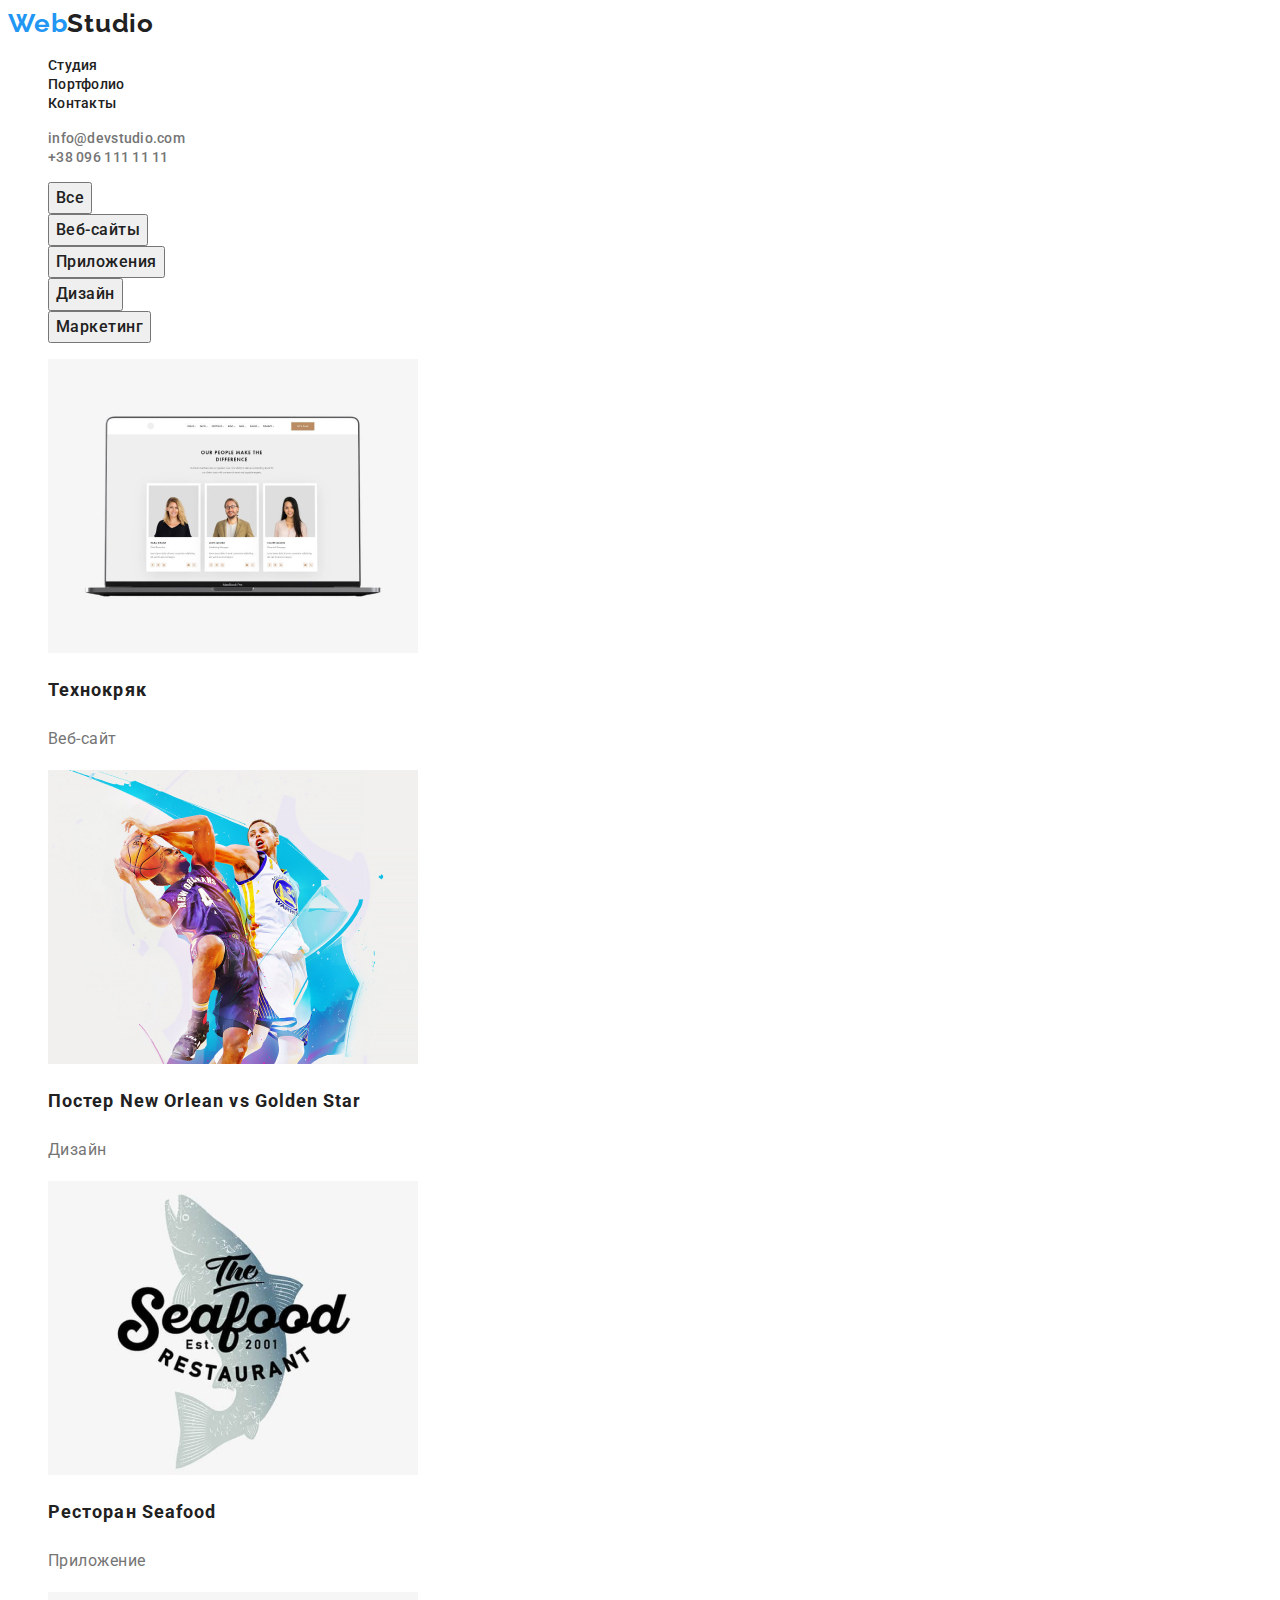
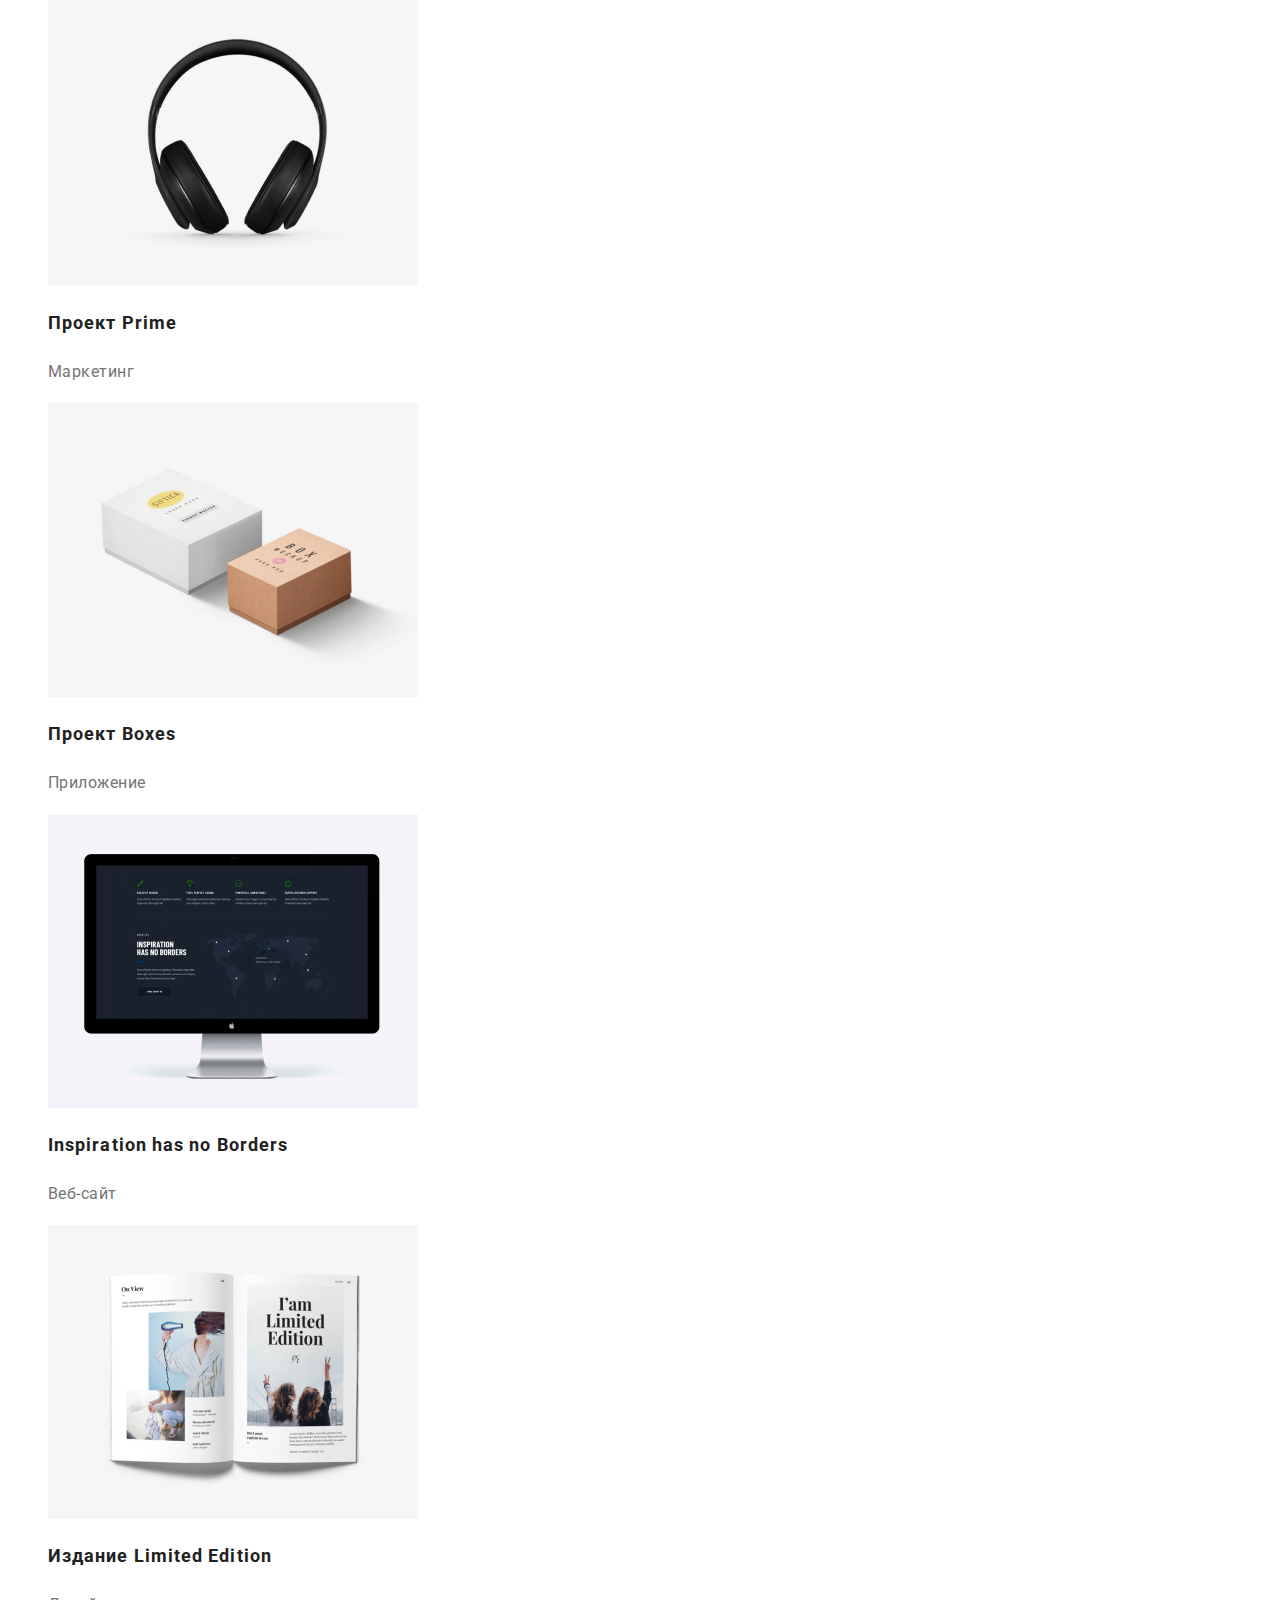
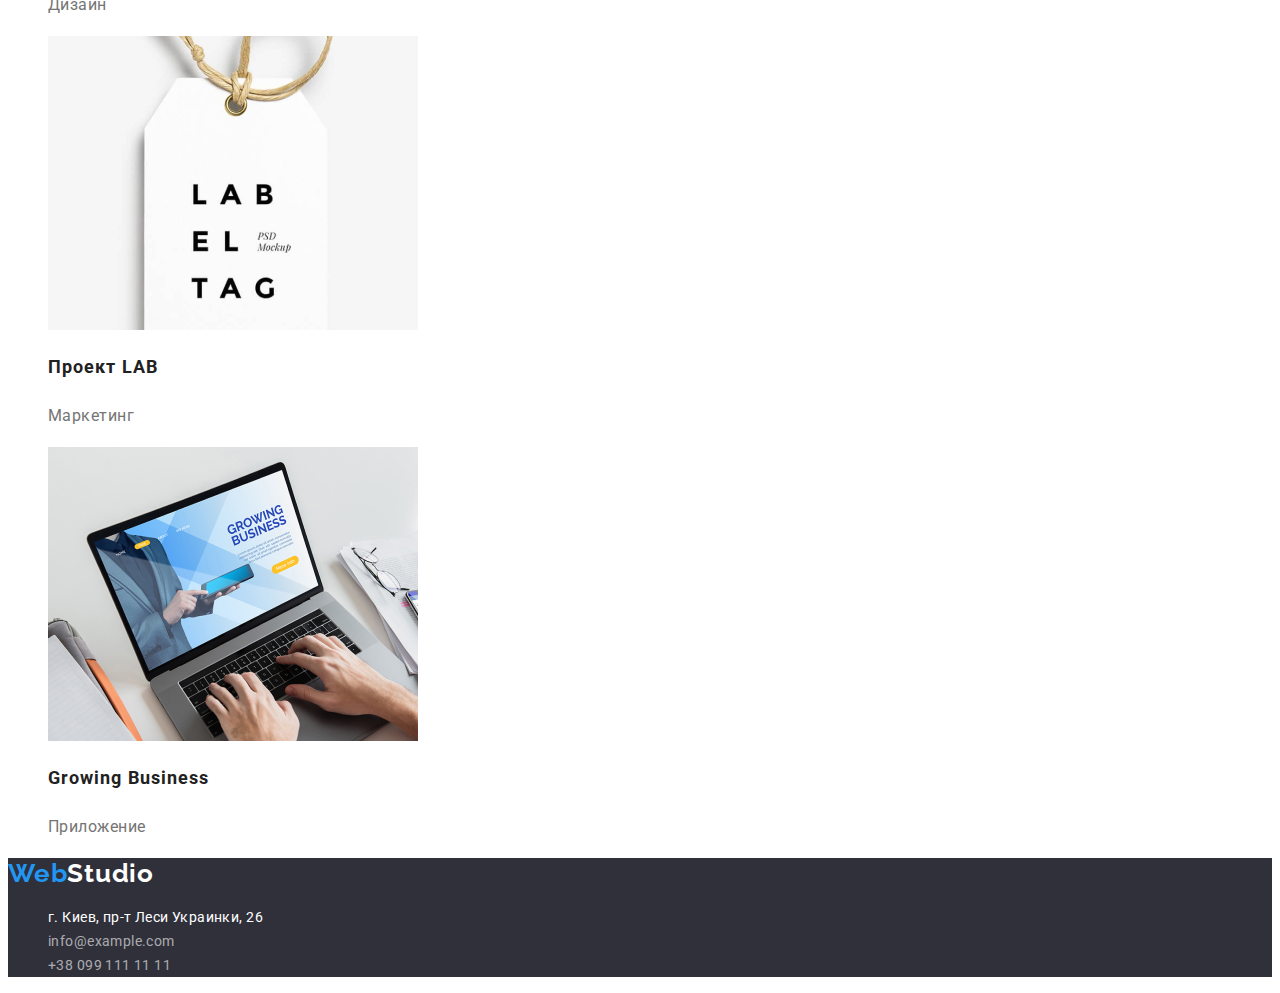
==== portfolio.html @ 395fe988 "Repository initialisation" ====
<!DOCTYPE html>
<html lang="en">
<head>
    <meta charset="UTF-8">
    <meta http-equiv="X-UA-Compatible" content="IE=edge">
    <meta name="viewport" content="width=device-width, initial-scale=1.0">
    <title lang="en">Portfolio for Web Studio (Version 2.1)</title>
    <link rel="preconnect" href="https://fonts.googleapis.com">
    <link rel="preconnect" href="https://fonts.gstatic.com" crossorigin>
    <link href="https://fonts.googleapis.com/css2?family=Raleway:wght@700&family=Roboto:wght@400;500;700;900&display=swap"
        rel="stylesheet">
    <link rel="stylesheet" href="./css/style.css">
</head>
<body>
    <!--Шапка сайта /Head-->
    <header class="page-header">
        <nav>
        <a href="./index.html" class="header-logo"> Web<span class="header-logo-color">Studio</span>
            <img hidden src="./images/WebStudio.svg" alt="Photo" width="145">
        </a>
            <ul class="site-nav liststyle">
                <li><a href="./index.html" class="link current" >Студия</a></li>
                <li><a href="./portfolio.html" class="link current">Портфолио</a></li>
                <li><a href="./community.html" class="link current">Контакты</a></li>
            </ul>
        </nav>
        <ul class="auth-nav liststyle">
            <li><a class="link second-link" href="mailto:info@devstudio.com" >info@devstudio.com</a></li>
            <li><a class="link second-link" href="tel:+380961111111" >+38 096 111 11 11</a></li>
        </ul>
    
    </header>

    <main>
                
        <!--Примеры работ /Job sample-->
        <section class="section">
            
            <h1 class="visually-hidden">Accomplished job sample</h1>

            <!--Portfolio navigation-->
            <ul class="portfolio-filters liststyle">
                <li class="portfolio-allbutton"><button class=" allbutton primary-btn" type="button"><span>Все</span></button> </li>
                <li class="portfolio-webbutton"><button class=" webbutton primary-btn" type="button"><span>Веб-сайты</span></button></li>
                <li class="portfolio-appbutton"><button class=" appbutton primary-btn" type="button"><span>Приложения</span></button></li>
                <li class="portfolio-designbutton"><button class=" designbutton primary-btn" type="button"><span>Дизайн</span></button></li>
                <li class="portfolio-marketingbutton"><button class=" marketingbutton primary-btn" type="button"><span>Маркетинг</span></button>
                </li>
            </ul>
            
            <ul class="portfolio liststyle">
                <li>
                    <img src="./images/portfolio-img/imgТехнокряк.jpg" alt="web page tekhnokriak" width="370">
                    <h2 class="portfolio-title">Технокряк</h2>
                    <p class="portfolio-description">Веб-сайт</p>
                </li>
        
                <li>
                    <img src="./images/portfolio-img/imgПостерNewOrleanvsGoldenStar.jpg" alt="New Orlean vs Golden Star poster" width="370">
                    <h2 class="portfolio-title">Постер New Orlean vs Golden Star</h2>
                    <p class="portfolio-description">Дизайн</p>
                </li>
        
                <li>
                    <img src="./images/portfolio-img/imgРесторанSeafood.jpg" alt="Seafood" width="370">
                    <h2 class="portfolio-title">Ресторан Seafood</h2>
                    <p class="portfolio-description">Приложение</p>
                </li>
        
                <li>
                    <img src="./images/portfolio-img/imgПроектPrime.jpg" alt="Prime project" width="370">
                    <h2 class="portfolio-title">Проект Prime</h2>
                    <p class="portfolio-description">Маркетинг</p>
                </li>

                <li>
                    <img src="./images/portfolio-img/imgПроектBoxes.jpg" alt="Boxes project" width="370">
                    <h2 class="portfolio-title">Проект Boxes</h2>
                    <p class="portfolio-description">Приложение</p>
                </li>

                <li>
                    <img src="./images/portfolio-img/imgInspirationhasnoBorders.jpg" alt="Inspiration has no Borders" width="370">
                    <h2 class="portfolio-title">Inspiration has no Borders</h2>
                    <p class="portfolio-description">Веб-сайт</p>
                </li>

                <li>
                    <img src="./images/portfolio-img/imgИзданиеLimitedEdition.jpg" alt="Limited Edition" width="370">
                    <h2 class="portfolio-title">Издание Limited Edition</h2>
                    <p class="portfolio-description">Дизайн</p>
                </li>

                <li>
                    <img src="./images/portfolio-img/imgПроектLAB.jpg" alt="LAB зкщоусе" width="370">
                    <h2 class="portfolio-title">Проект LAB</h2>
                    <p class="portfolio-description">Маркетинг</p>
                </li>

                <li>
                    <img src="./images/portfolio-img/imgGrowingBusiness.jpg" alt="Growing Business" width="370">
                    <h2 class="portfolio-title">Growing Business</h2>
                    <p class="portfolio-description">Приложение</p>
                </li>
                
            </ul>
        
        </section>
    </main>

    <!--Футер /Footer-->
    <!---->
    <footer class="footer">
    
        <a href="./index.html" class="footer-logo"> Web<span class="footer-logo-color">Studio</span>
            <img hidden src="./images/WebStudio.svg" alt="Photo">
        </a>
    
        <address class="communication">
            <ul class="address-list liststyle">
    
                <li>
                    <a class="footerlink" href="https://goo.gl/maps/jDqAUScKy7oYHd1V8" target="_blank"
                        rel="noopener noreferrer">г. Киев, пр-т Леси Украинки, 26</a>
                </li>
                <li>
                    <a class="footerlink" href="mailto:info@example.com">info@example.com</a>
                </li>
                <li>
                    <a class="footerlink" href="tel:+380991111111">+38 099 111 11 11</a>
                </li>
            </ul>
        </address>
    </footer>
    
</body>
</html>
---- css/style.css ----
:root{
    --primary-text-color:#212121;
    --secondary-text-color:#757575;
    --title-text-color:#000000;
    --accent-color:#18a0fb;
    --link-hover-text-color: #2196F3;
    --button-background-color:#2196F3;
    --primary-white-color:#FFFFFF;
    --first-logo-color:#2196F3;
    --header-logo-second-color:#212121;
    --footer-logo-second-color:#fff;
    --primary-font-family:'roboto' , sans-serif;
    --logo-font-family: 'Raleway';
    --primary-link-color:#212121;
    --secondary-link-color:#757575;
    --active-btn-background:#2196F3;
    --footer-background:#2F303A;
    }
    
body {
    background-color: var(--primary-white-color);
     color: var(--primary-text-color);
    font-family: var(--primary-font-family);   
}

.liststyle {
    list-style: none;
}

.primary-btn{
font-family: var(--primary-font-family);
cursor: pointer;
}

.visually-hidden {
    position: absolute;
    white-space: nowrap;
    width: 1px;
    height: 1px;
    overflow: hidden;
    border: 0;
    padding: 0;  
    clip: rect(0 0 0 0);
    clip-path: inset(50%);    
    margin: -1px;    
}
/*-----------------------index.html style-----------------------*/

    

/*-----------------------index.html head--------------------------*/
.header-logo{
    text-decoration: none;       
        font-family: var(--logo-font-family);        
        font-weight: 700;
        font-size: 26px;
        line-height: 1.2;            
        letter-spacing: 0.03em;    
        color: var(--first-logo-color);
}
.header-logo-color{
    color: var(--primary-text-color);
}
.header-logo:hover,
.header-logo:focus{
    background-color: ;
}

.link{
    cursor: pointer;
        text-decoration: none;    
        font-weight: 500;
        font-size: 14px;
        line-height: 1.15;
        letter-spacing: 0.02em;        
    }
.site-nav .link{
    color: var(--primary-link-color);
}
.auth-nav .link {    
    color: var(--secondary-link-color);
}
.link:hover,
.link:focus{  
    color: var(--link-hover-text-color);
}

/*--------------------------Index.html Hero--------------------*/

.hero{
    background-color: var(--footer-background);    
    
    }

.hero-title {    
   
    font-weight: 900;
    font-size: 44px;
    line-height: 1.37;
text-align: center;
    letter-spacing: 0.06em;
    text-transform: uppercase;
    color: #FFFFFF;
}

.orderbutton:hover,
.orderbutton:focus{
    
        color: var(--primary-white-color);
        box-shadow: 0px 3px 1px rgba(0, 0, 0, 0.1), 0px 1px 2px rgba(0, 0, 0, 0.08), 0px 2px 2px rgba(0, 0, 0, 0.12);
}

.orderbutton{ 
    background: var(--active-btn-background);
    font-weight: 700;
    font-size: 16px;
    line-height: 1.88;    
    color: var(--primary-white-color);
    border-radius: 4px;        
}

/*------------------------------Index.html Benefits-----------------*/

.title{         
        font-weight: 700;
        font-size: 14px;
        line-height: 1.15;
        letter-spacing: 0.03em;
        text-transform: uppercase;    
        color: var(--primary-text-color);
}

.benefits-description{        
        
        font-size: 14px;
        line-height: 1.72;   
        letter-spacing: 0.03em;    
        color: var(--secondary-text-color);
}

/*----------------------Index.html What are we doing---------------*/

.section-title,
.team-titl{
    font-family: var(--primary-font-family);        
        font-weight: 700;
        font-size: 36px;
        line-height: 1.17;
        text-align: center;
        letter-spacing: 0.03em;    
        color: var(--primary-text-color);
}

/*-----------------------------Index.html Our team-----------------*/
.team{        
        background: #F5F4FA;
    }

.team-head{        
        font-weight: 500;
        font-size: 16px;
        line-height: 1.19;    
        text-align: center;
        letter-spacing: 0.03em;    
        color: var(--primary-text-color);
}

.team-description{    
    
    font-size: 16px;
    line-height: 1.19;
    text-align: center;
    letter-spacing: 0.03em;
    color: var(--secondary-text-color);
}

/*----------------------------Index.html Footer--------------------*/
.footer{
    background: var(--footer-background);       
}
.footer-logo{
    text-decoration: none;          
        font-family: var(--logo-font-family);        
        font-weight: 700;
        font-size: 26px;
        line-height: 1.2;   
        letter-spacing: 0.03em;    
        color: var(--first-logo-color);
}

.footer-logo-color{
    color: var(--primary-white-color);
}

.footerlink {
    text-decoration: none;      
    font-style: normal;        
        
        font-size: 14px;
        line-height: 1.72;
        letter-spacing: 0.03em;
        color: rgba(255, 255, 255, 0.6);
}


.address-list [href="https://goo.gl/maps/jDqAUScKy7oYHd1V8"]{
color: var(--primary-white-color);

}

/* -----------------------portfolio.html style---------------------*/
/*Portfolio head -- The same as for index.html-- go to row 31*/

/*------------------------Portfolio navigation----------------------*/

.portfolio-filters .primary-btn:hover,
.portfolio-filters .primary-btn:focus{
    background: var(--active-btn-background);
    color: var(--primary-white-color);    
    box-shadow: 0px 3px 1px rgba(0, 0, 0, 0.1), 0px 1px 2px rgba(0, 0, 0, 0.08), 0px 2px 2px rgba(0, 0, 0, 0.12);
}

.portfolio-allbutton,
.portfolio-webbutton,
.portfolio-appbutton,
.portfolio-designbutton,
.portfolio-marketingbutton{   
        
        border-radius: 4px;
}
.allbutton,
.webbutton,
.appbutton,
.designbutton,
.marketingbutton{        
        font-weight: 500;
        font-size: 16px;
        line-height: 1.63;    
        text-align: center;
        letter-spacing: 0.03em;    
        color: var(--primary-text-color);        
}

.portfolio-title{ 
font-weight: 700;
font-size: 18px;
line-height: 2;    
letter-spacing: 0.06em;    
color: var(--primary-text-color);
}
.portfolio-description{        
        
        font-size: 16px;
        line-height: 1.88;   
        letter-spacing: 0.03em;    
        color: var(--secondary-text-color);
}
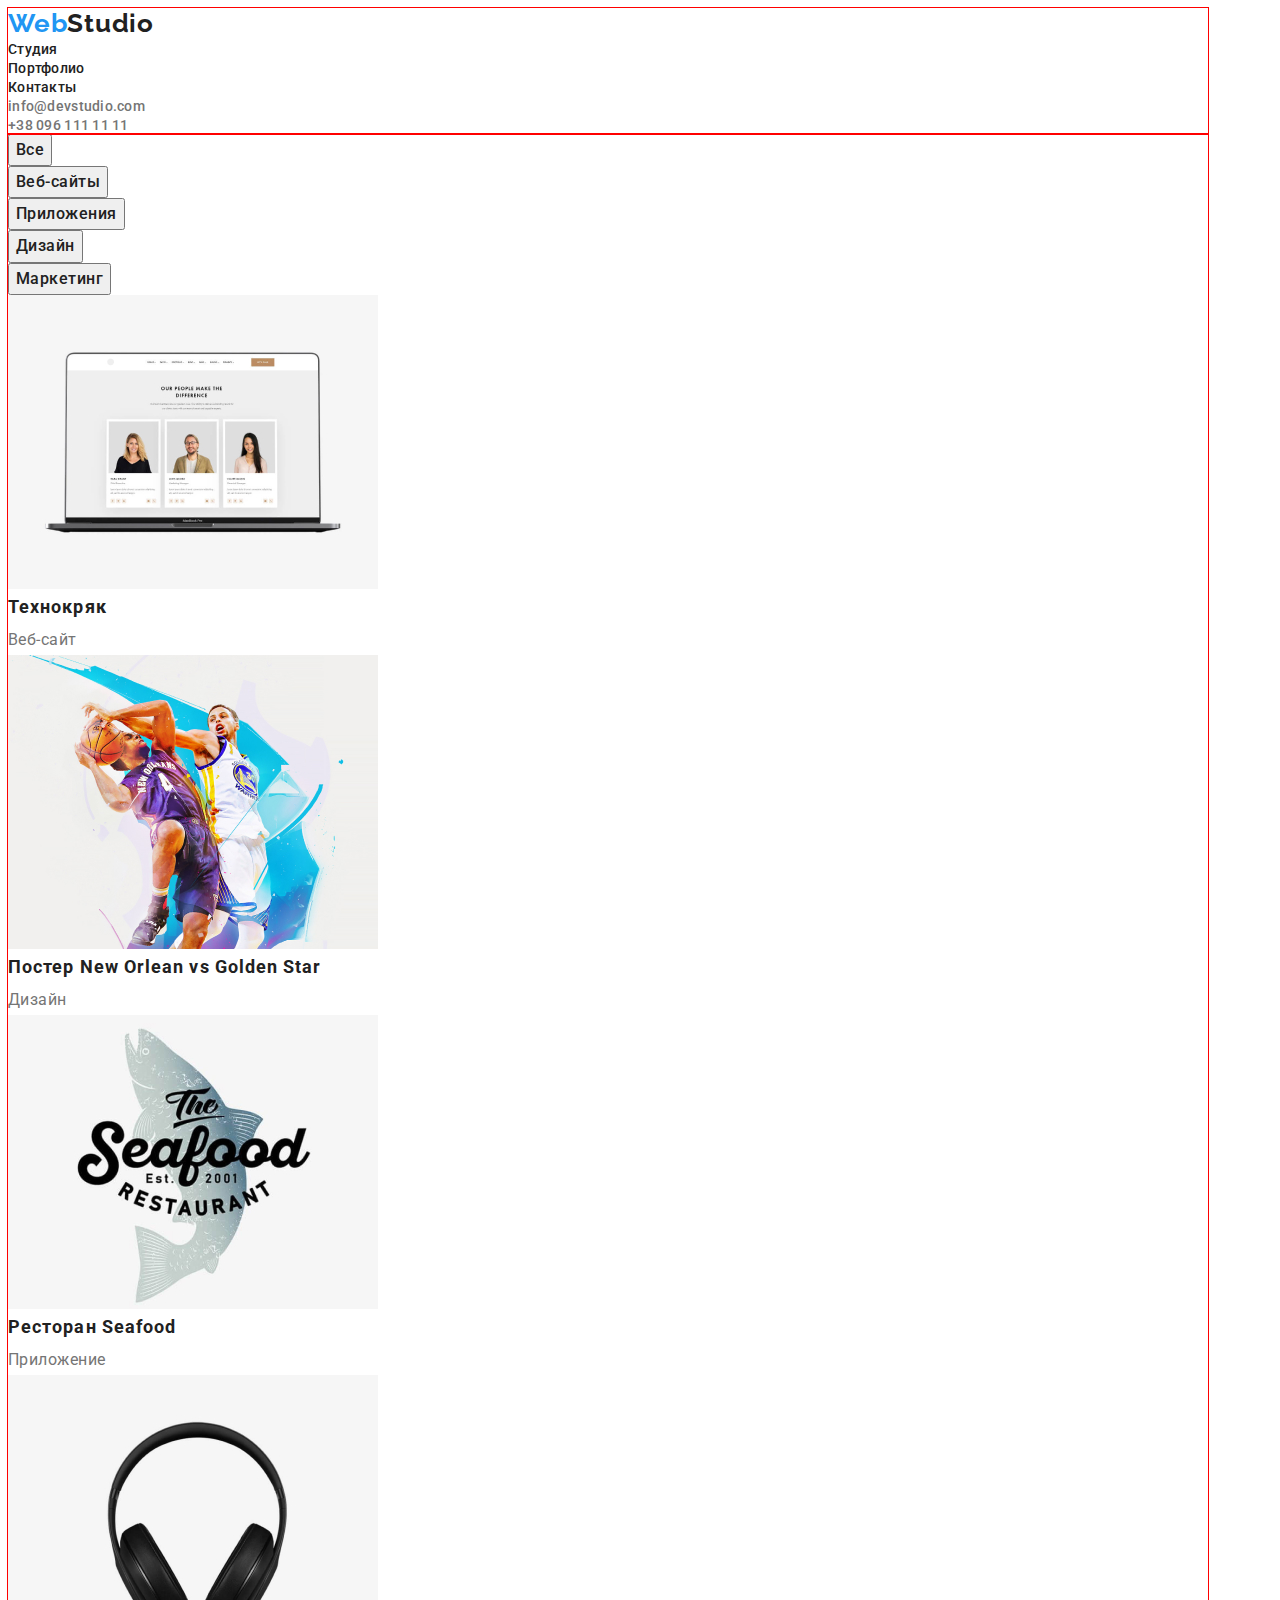
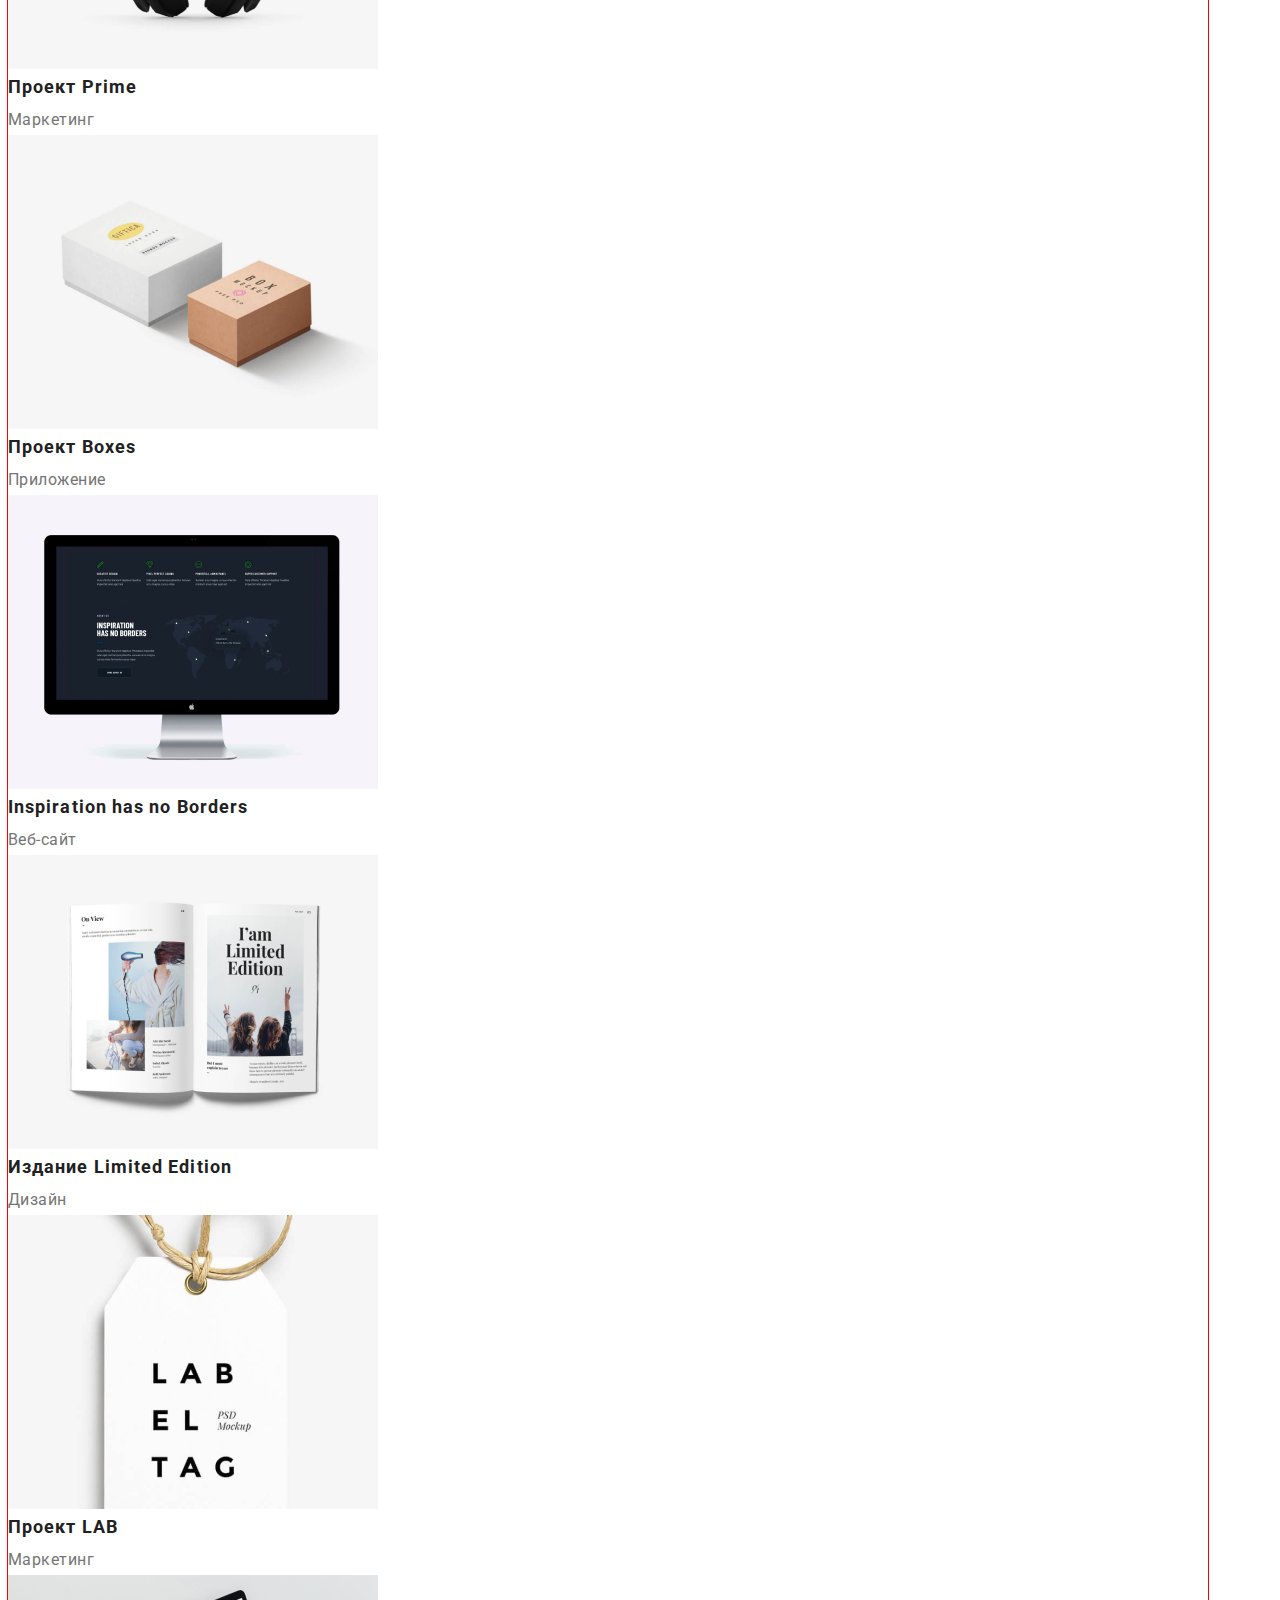
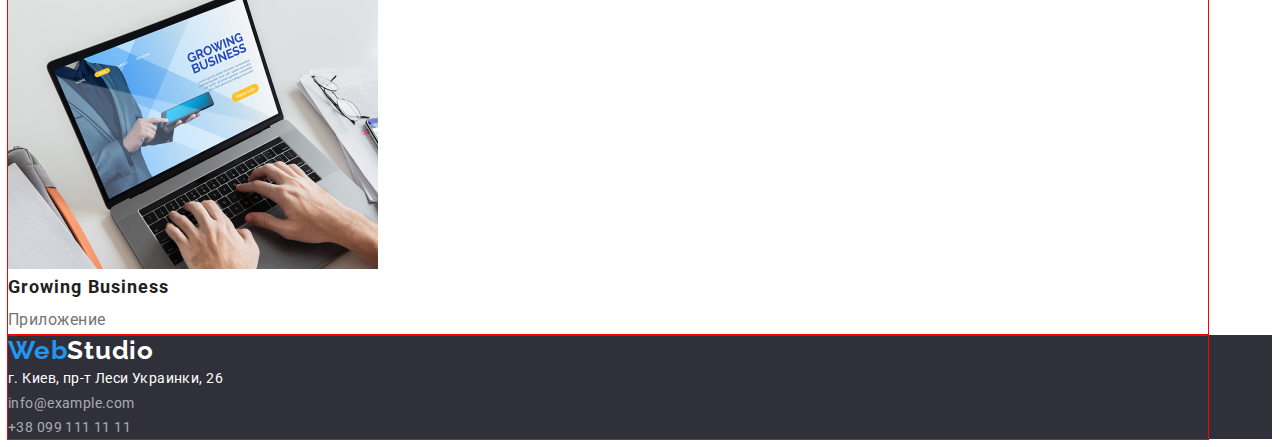
==== commit 550cab64: "Conteiner added" ====
--- a/portfolio.html
+++ b/portfolio.html
@@ -9,25 +9,30 @@
     <link rel="preconnect" href="https://fonts.gstatic.com" crossorigin>
     <link href="https://fonts.googleapis.com/css2?family=Raleway:wght@700&family=Roboto:wght@400;500;700;900&display=swap"
         rel="stylesheet">
+    <link rel="stylesheet" href="https://cdnjs.cloudflare.com/ajax/libs/modern-normalize/1.1.0/modern-normalize.min.css"
+        integrity="sha512-wpPYUAdjBVSE4KJnH1VR1HeZfpl1ub8YT/NKx4PuQ5NmX2tKuGu6U/JRp5y+Y8XG2tV+wKQpNHVUX03MfMFn9Q=="
+        crossorigin="anonymous" referrerpolicy="no-referrer" />
     <link rel="stylesheet" href="./css/style.css">
 </head>
 <body>
     <!--Шапка сайта /Head-->
     <header class="page-header">
-        <nav>
-        <a href="./index.html" class="header-logo"> Web<span class="header-logo-color">Studio</span>
-            <img hidden src="./images/WebStudio.svg" alt="Photo" width="145">
-        </a>
-            <ul class="site-nav liststyle">
-                <li><a href="./index.html" class="link current" >Студия</a></li>
-                <li><a href="./portfolio.html" class="link current">Портфолио</a></li>
-                <li><a href="./community.html" class="link current">Контакты</a></li>
+        <div class="conteiner">
+            <nav>
+            <a href="./index.html" class="header-logo"> Web<span class="header-logo-color">Studio</span>
+                
+            </a>
+                <ul class="site-nav liststyle">
+                    <li><a href="./index.html" class="link current" >Студия</a></li>
+                    <li><a href="./portfolio.html" class="link current">Портфолио</a></li>
+                    <li><a href="./community.html" class="link current">Контакты</a></li>
+                </ul>
+            </nav>
+            <ul class="auth-nav liststyle">
+                <li><a class="link second-link" href="mailto:info@devstudio.com" >info@devstudio.com</a></li>
+                <li><a class="link second-link" href="tel:+380961111111" >+38 096 111 11 11</a></li>
             </ul>
-        </nav>
-        <ul class="auth-nav liststyle">
-            <li><a class="link second-link" href="mailto:info@devstudio.com" >info@devstudio.com</a></li>
-            <li><a class="link second-link" href="tel:+380961111111" >+38 096 111 11 11</a></li>
-        </ul>
+        </div>
     
     </header>
 
@@ -35,75 +40,76 @@
                 
         <!--Примеры работ /Job sample-->
         <section class="section">
+            <div class="conteiner">
+                <h1 class="visually-hidden">Accomplished job sample</h1>
+
+                <!--Portfolio navigation-->
+                <ul class="portfolio-filters liststyle">
+                    <li class="portfolio-allbutton"><button class=" allbutton primary-btn" type="button"><span>Все</span></button> </li>
+                    <li class="portfolio-webbutton"><button class=" webbutton primary-btn" type="button"><span>Веб-сайты</span></button></li>
+                    <li class="portfolio-appbutton"><button class=" appbutton primary-btn" type="button"><span>Приложения</span></button></li>
+                    <li class="portfolio-designbutton"><button class=" designbutton primary-btn" type="button"><span>Дизайн</span></button></li>
+                    <li class="portfolio-marketingbutton"><button class=" marketingbutton primary-btn" type="button"><span>Маркетинг</span></button>
+                    </li>
+                </ul>
+                
+                <ul class="portfolio liststyle">
+                    <li>
+                        <img src="./images/portfolio-img/imgТехнокряк.jpg" alt="web page tekhnokriak" width="370">
+                        <h2 class="portfolio-title">Технокряк</h2>
+                        <p class="portfolio-description">Веб-сайт</p>
+                    </li>
             
-            <h1 class="visually-hidden">Accomplished job sample</h1>
+                    <li>
+                        <img src="./images/portfolio-img/imgПостерNewOrleanvsGoldenStar.jpg" alt="New Orlean vs Golden Star poster" width="370">
+                        <h2 class="portfolio-title">Постер New Orlean vs Golden Star</h2>
+                        <p class="portfolio-description">Дизайн</p>
+                    </li>
+            
+                    <li>
+                        <img src="./images/portfolio-img/imgРесторанSeafood.jpg" alt="Seafood" width="370">
+                        <h2 class="portfolio-title">Ресторан Seafood</h2>
+                        <p class="portfolio-description">Приложение</p>
+                    </li>
+            
+                    <li>
+                        <img src="./images/portfolio-img/imgПроектPrime.jpg" alt="Prime project" width="370">
+                        <h2 class="portfolio-title">Проект Prime</h2>
+                        <p class="portfolio-description">Маркетинг</p>
+                    </li>
 
-            <!--Portfolio navigation-->
-            <ul class="portfolio-filters liststyle">
-                <li class="portfolio-allbutton"><button class=" allbutton primary-btn" type="button"><span>Все</span></button> </li>
-                <li class="portfolio-webbutton"><button class=" webbutton primary-btn" type="button"><span>Веб-сайты</span></button></li>
-                <li class="portfolio-appbutton"><button class=" appbutton primary-btn" type="button"><span>Приложения</span></button></li>
-                <li class="portfolio-designbutton"><button class=" designbutton primary-btn" type="button"><span>Дизайн</span></button></li>
-                <li class="portfolio-marketingbutton"><button class=" marketingbutton primary-btn" type="button"><span>Маркетинг</span></button>
-                </li>
-            </ul>
-            
-            <ul class="portfolio liststyle">
-                <li>
-                    <img src="./images/portfolio-img/imgТехнокряк.jpg" alt="web page tekhnokriak" width="370">
-                    <h2 class="portfolio-title">Технокряк</h2>
-                    <p class="portfolio-description">Веб-сайт</p>
-                </li>
-        
-                <li>
-                    <img src="./images/portfolio-img/imgПостерNewOrleanvsGoldenStar.jpg" alt="New Orlean vs Golden Star poster" width="370">
-                    <h2 class="portfolio-title">Постер New Orlean vs Golden Star</h2>
-                    <p class="portfolio-description">Дизайн</p>
-                </li>
-        
-                <li>
-                    <img src="./images/portfolio-img/imgРесторанSeafood.jpg" alt="Seafood" width="370">
-                    <h2 class="portfolio-title">Ресторан Seafood</h2>
-                    <p class="portfolio-description">Приложение</p>
-                </li>
-        
-                <li>
-                    <img src="./images/portfolio-img/imgПроектPrime.jpg" alt="Prime project" width="370">
-                    <h2 class="portfolio-title">Проект Prime</h2>
-                    <p class="portfolio-description">Маркетинг</p>
-                </li>
+                    <li>
+                        <img src="./images/portfolio-img/imgПроектBoxes.jpg" alt="Boxes project" width="370">
+                        <h2 class="portfolio-title">Проект Boxes</h2>
+                        <p class="portfolio-description">Приложение</p>
+                    </li>
 
-                <li>
-                    <img src="./images/portfolio-img/imgПроектBoxes.jpg" alt="Boxes project" width="370">
-                    <h2 class="portfolio-title">Проект Boxes</h2>
-                    <p class="portfolio-description">Приложение</p>
-                </li>
+                    <li>
+                        <img src="./images/portfolio-img/imgInspirationhasnoBorders.jpg" alt="Inspiration has no Borders" width="370">
+                        <h2 class="portfolio-title">Inspiration has no Borders</h2>
+                        <p class="portfolio-description">Веб-сайт</p>
+                    </li>
 
-                <li>
-                    <img src="./images/portfolio-img/imgInspirationhasnoBorders.jpg" alt="Inspiration has no Borders" width="370">
-                    <h2 class="portfolio-title">Inspiration has no Borders</h2>
-                    <p class="portfolio-description">Веб-сайт</p>
-                </li>
+                    <li>
+                        <img src="./images/portfolio-img/imgИзданиеLimitedEdition.jpg" alt="Limited Edition" width="370">
+                        <h2 class="portfolio-title">Издание Limited Edition</h2>
+                        <p class="portfolio-description">Дизайн</p>
+                    </li>
 
-                <li>
-                    <img src="./images/portfolio-img/imgИзданиеLimitedEdition.jpg" alt="Limited Edition" width="370">
-                    <h2 class="portfolio-title">Издание Limited Edition</h2>
-                    <p class="portfolio-description">Дизайн</p>
-                </li>
+                    <li>
+                        <img src="./images/portfolio-img/imgПроектLAB.jpg" alt="LAB зкщоусе" width="370">
+                        <h2 class="portfolio-title">Проект LAB</h2>
+                        <p class="portfolio-description">Маркетинг</p>
+                    </li>
 
-                <li>
-                    <img src="./images/portfolio-img/imgПроектLAB.jpg" alt="LAB зкщоусе" width="370">
-                    <h2 class="portfolio-title">Проект LAB</h2>
-                    <p class="portfolio-description">Маркетинг</p>
-                </li>
-
-                <li>
-                    <img src="./images/portfolio-img/imgGrowingBusiness.jpg" alt="Growing Business" width="370">
-                    <h2 class="portfolio-title">Growing Business</h2>
-                    <p class="portfolio-description">Приложение</p>
-                </li>
-                
-            </ul>
+                    <li>
+                        <img src="./images/portfolio-img/imgGrowingBusiness.jpg" alt="Growing Business" width="370">
+                        <h2 class="portfolio-title">Growing Business</h2>
+                        <p class="portfolio-description">Приложение</p>
+                    </li>
+                    
+                </ul>
+            </div>
         
         </section>
     </main>
@@ -111,26 +117,27 @@
     <!--Футер /Footer-->
     <!---->
     <footer class="footer">
-    
-        <a href="./index.html" class="footer-logo"> Web<span class="footer-logo-color">Studio</span>
-            <img hidden src="./images/WebStudio.svg" alt="Photo">
-        </a>
-    
-        <address class="communication">
-            <ul class="address-list liststyle">
-    
-                <li>
-                    <a class="footerlink" href="https://goo.gl/maps/jDqAUScKy7oYHd1V8" target="_blank"
-                        rel="noopener noreferrer">г. Киев, пр-т Леси Украинки, 26</a>
-                </li>
-                <li>
-                    <a class="footerlink" href="mailto:info@example.com">info@example.com</a>
-                </li>
-                <li>
-                    <a class="footerlink" href="tel:+380991111111">+38 099 111 11 11</a>
-                </li>
-            </ul>
-        </address>
+        <div class="conteiner">    
+            <a href="./index.html" class="footer-logo"> Web<span class="footer-logo-color">Studio</span>
+                
+            </a>
+        
+            <address class="communication">
+                <ul class="address-list liststyle">
+        
+                    <li>
+                        <a class="footerlink" href="https://goo.gl/maps/jDqAUScKy7oYHd1V8" target="_blank"
+                            rel="noopener noreferrer">г. Киев, пр-т Леси Украинки, 26</a>
+                    </li>
+                    <li>
+                        <a class="footerlink" href="mailto:info@example.com">info@example.com</a>
+                    </li>
+                    <li>
+                        <a class="footerlink" href="tel:+380991111111">+38 099 111 11 11</a>
+                    </li>
+                </ul>
+            </address>
+        </div>
     </footer>
     
 </body>
--- a/css/style.css
+++ b/css/style.css
@@ -17,6 +17,29 @@
     --footer-background:#2F303A;
     }
     
+    /*Reset start*/
+    *{
+        box-sizing: border-box;
+    }
+    p,
+    h1,
+    h2,    
+    h3,
+    h4,
+    h5,
+    h6,
+    ul,
+    ol{
+        margin: 0;
+    }
+    ul,ol{
+        padding-left: 0;
+    }
+        img {
+            display: block;
+        }
+    /*Reset END*/
+
 body {
     background-color: var(--primary-white-color);
      color: var(--primary-text-color);
@@ -255,3 +278,9 @@
         letter-spacing: 0.03em;    
         color: var(--secondary-text-color);
 }
+/* Flex conteiner markUp*/
+
+.conteiner{
+    outline: red solid 1px;
+    width: 1200px;
+}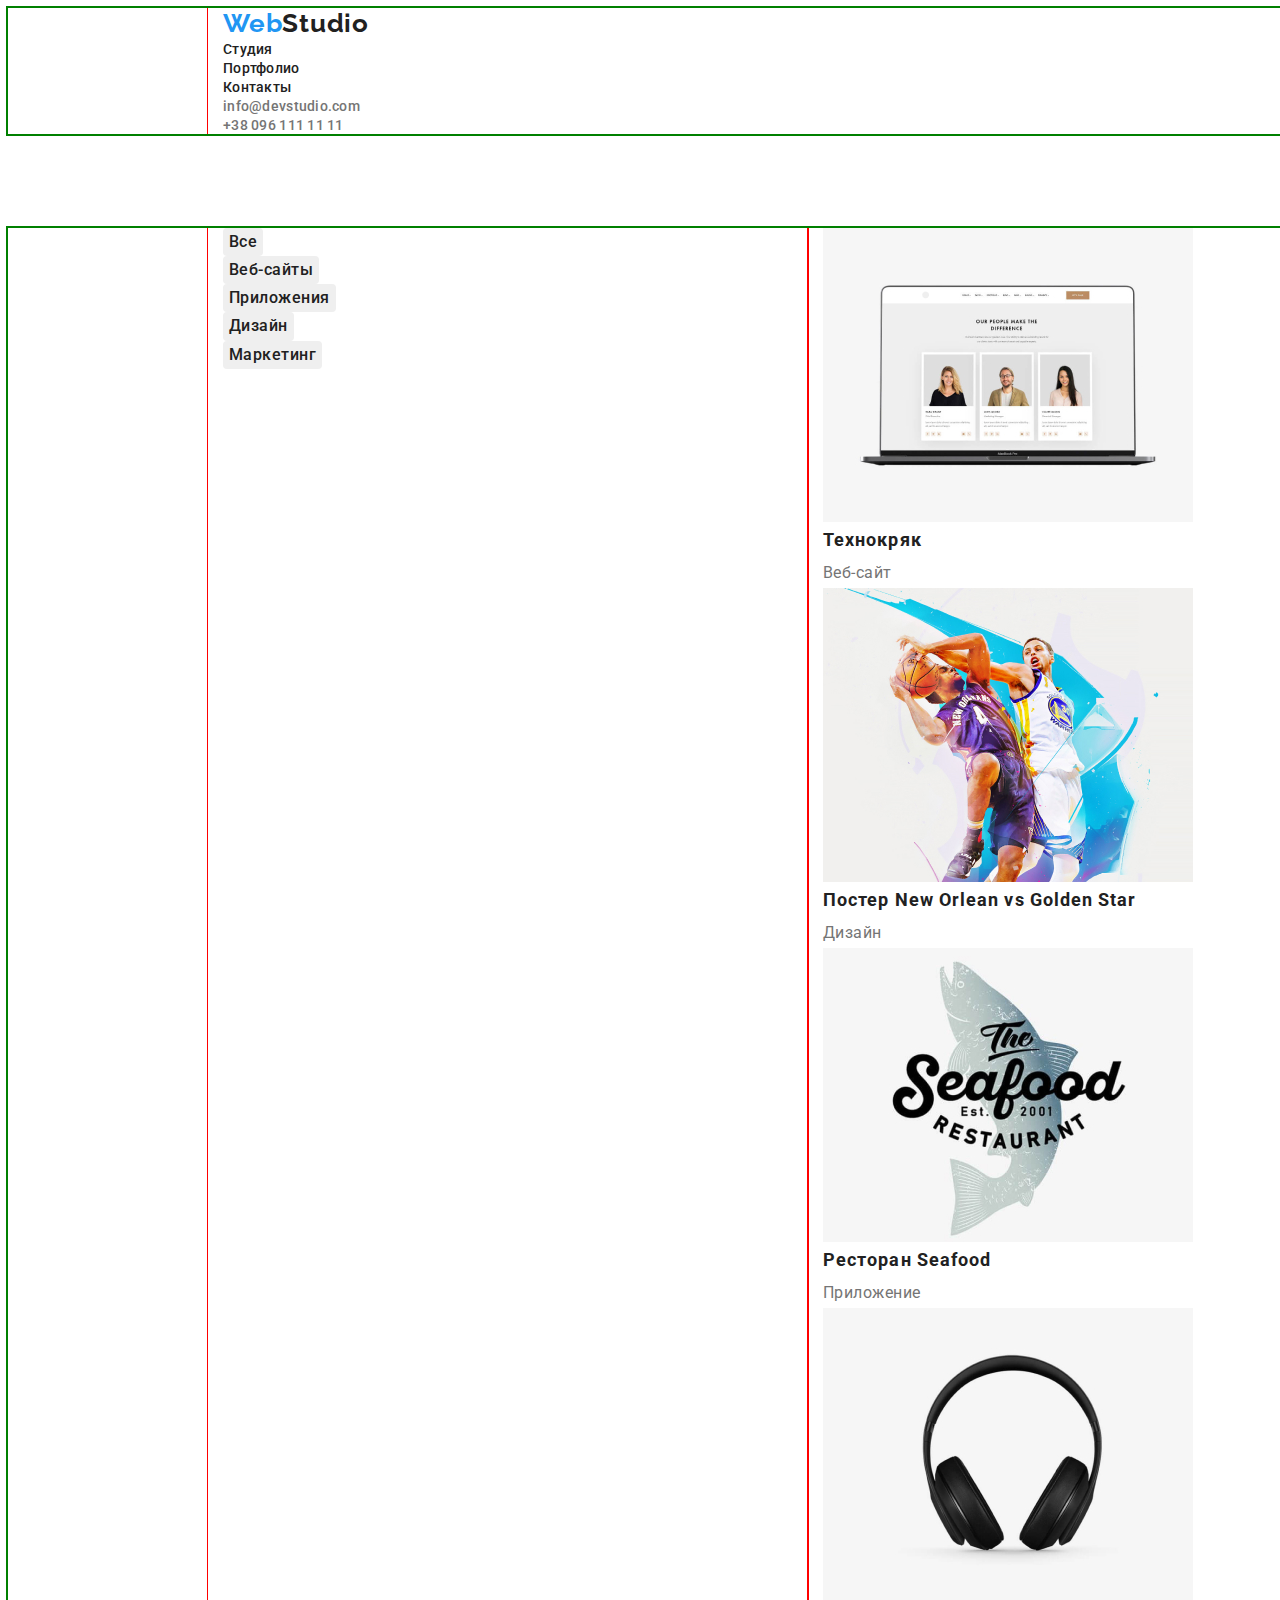
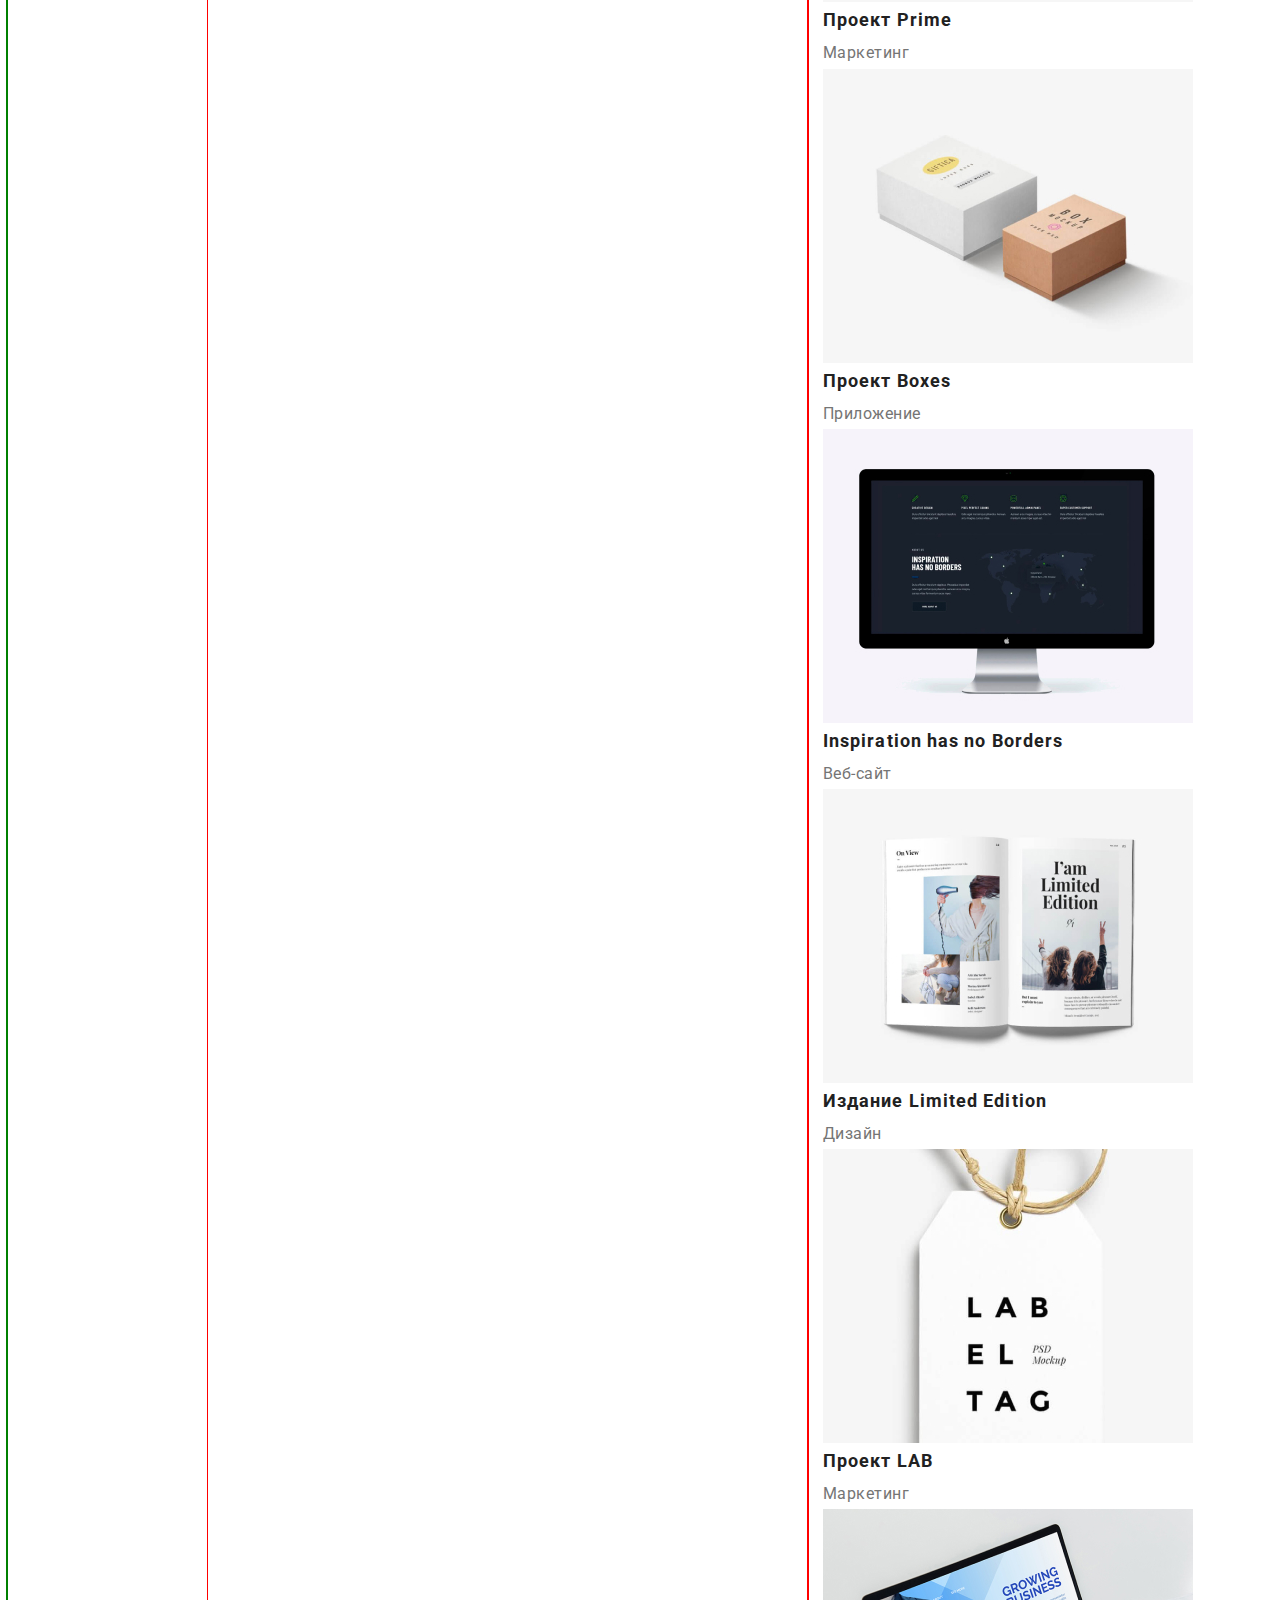
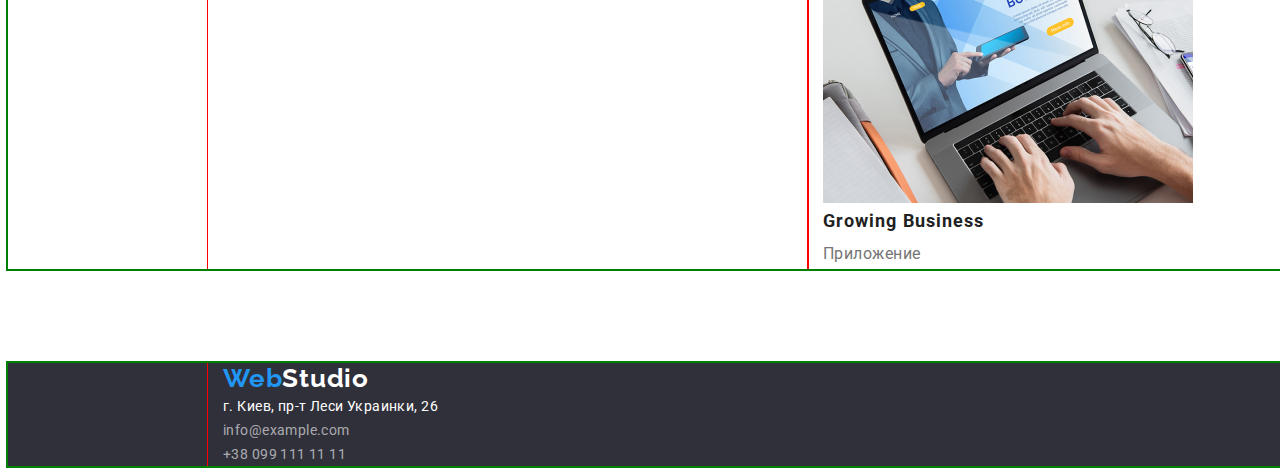
==== commit 2fcad07d: "vertical content allighment" ====
--- a/portfolio.html
+++ b/portfolio.html
@@ -16,7 +16,7 @@
 </head>
 <body>
     <!--Шапка сайта /Head-->
-    <header class="page-header">
+    <header class="page-header section">
         <div class="conteiner">
             <nav>
             <a href="./index.html" class="header-logo"> Web<span class="header-logo-color">Studio</span>
@@ -52,6 +52,8 @@
                     <li class="portfolio-marketingbutton"><button class=" marketingbutton primary-btn" type="button"><span>Маркетинг</span></button>
                     </li>
                 </ul>
+            </div>
+            <div class="conteiner">    
                 
                 <ul class="portfolio liststyle">
                     <li>
@@ -116,7 +118,7 @@
 
     <!--Футер /Footer-->
     <!---->
-    <footer class="footer">
+    <footer class="footer section no-padding no-margin">
         <div class="conteiner">    
             <a href="./index.html" class="footer-logo"> Web<span class="footer-logo-color">Studio</span>
                 
--- a/css/style.css
+++ b/css/style.css
@@ -53,6 +53,8 @@
 .primary-btn{
 font-family: var(--primary-font-family);
 cursor: pointer;
+border: none;
+border-radius: 4px;
 }
 
 .visually-hidden {
@@ -120,7 +122,6 @@
     font-weight: 900;
     font-size: 44px;
     line-height: 1.37;
-text-align: center;
     letter-spacing: 0.06em;
     text-transform: uppercase;
     color: #FFFFFF;
@@ -139,7 +140,7 @@
     font-size: 16px;
     line-height: 1.88;    
     color: var(--primary-white-color);
-    border-radius: 4px;        
+               
 }
 
 /*------------------------------Index.html Benefits-----------------*/
@@ -283,4 +284,46 @@
 .conteiner{
     outline: red solid 1px;
     width: 1200px;
-}+    padding-left: 15px;
+    padding-right: 15px;
+    
+    
+    
+}
+
+.section{
+    padding: 0px 200px 0px 200px;
+    width: 1600px;
+    outline: green solid 2px;
+    display: inline-flex;
+    margin-bottom: 94px;
+     
+}
+
+.section.no-padding{
+    padding: 0px 200px;
+}
+
+.section.no-margin{
+    margin-bottom: 0px;
+    margin-top: 0px;
+}
+
+
+.primary-btn{
+    margin: 0px 8px 0px 0px;
+    text-align: center;
+}
+
+.hero{
+    min-height: 600px;
+    text-align: center;
+}
+
+.orderbutton {
+    margin-top: 30px;
+    padding: 11px 32px;
+    min-width: 200px;
+    height: 50px;
+}
+
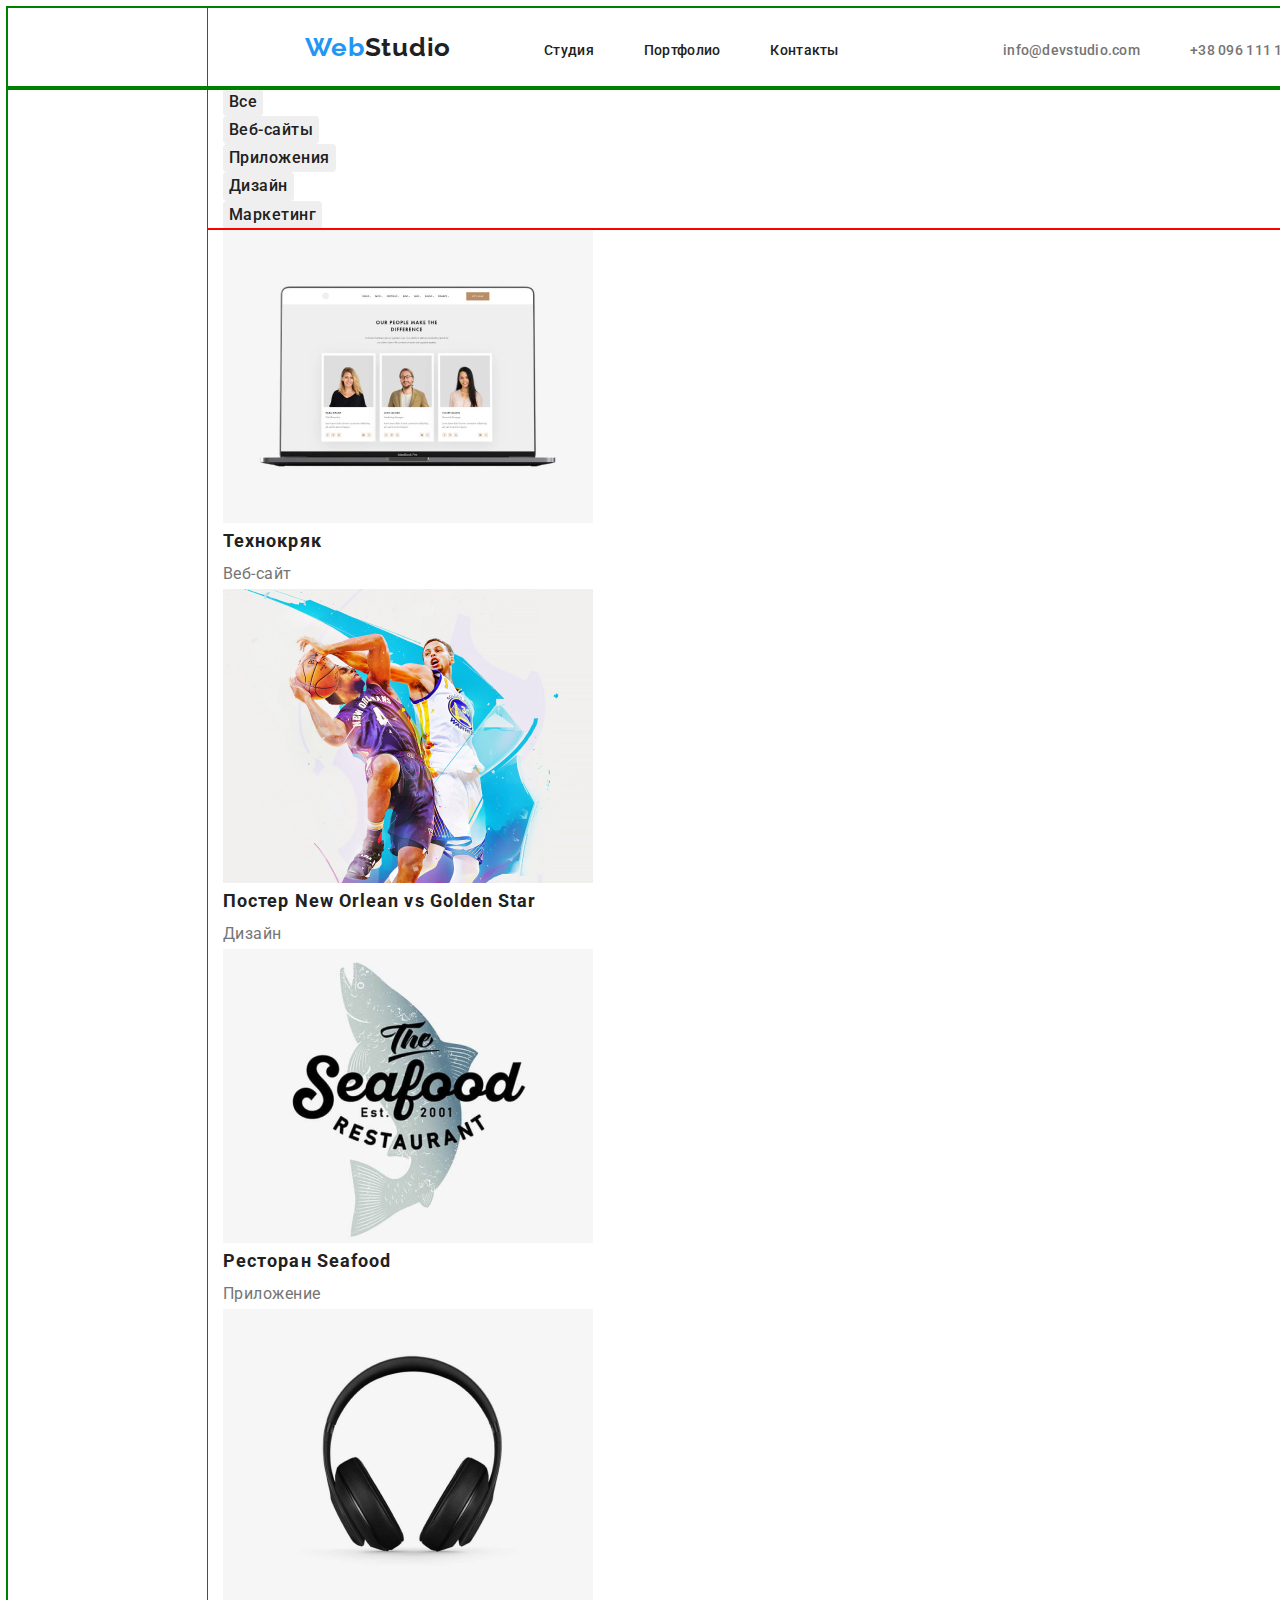
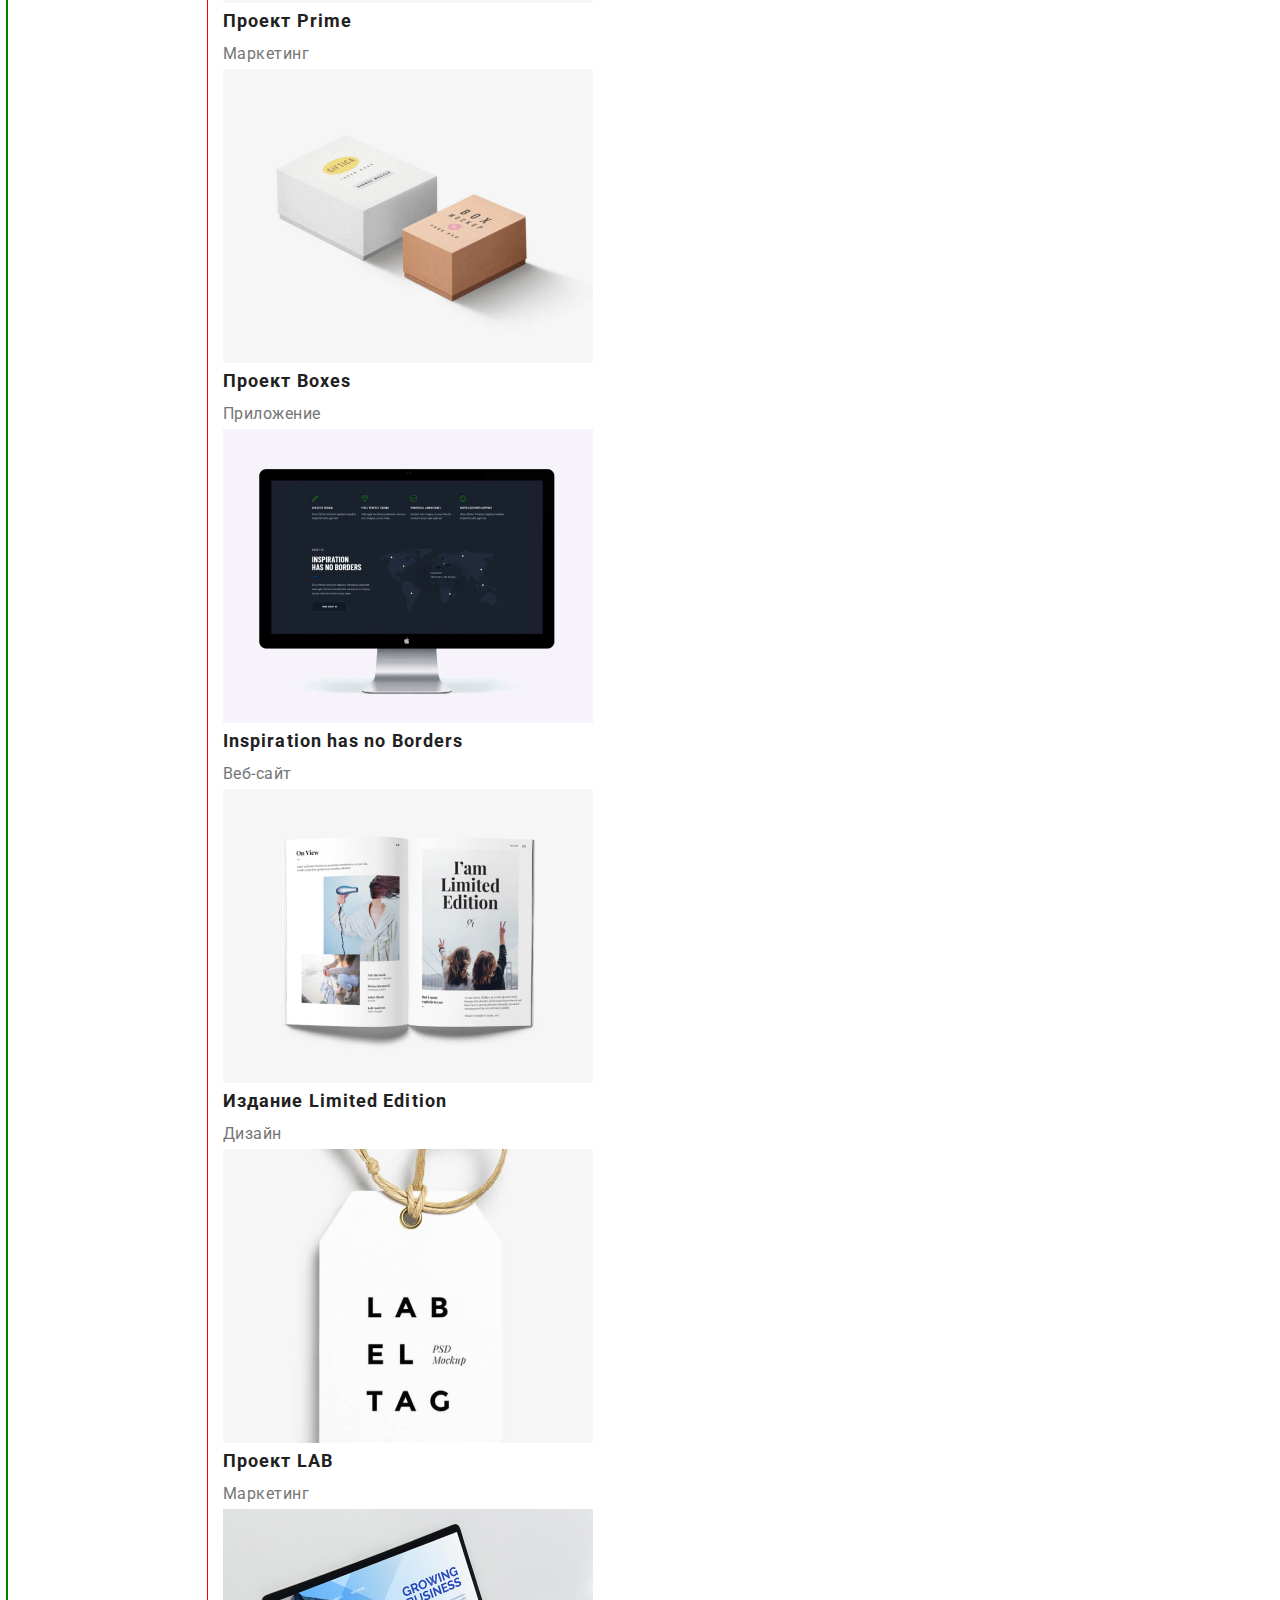
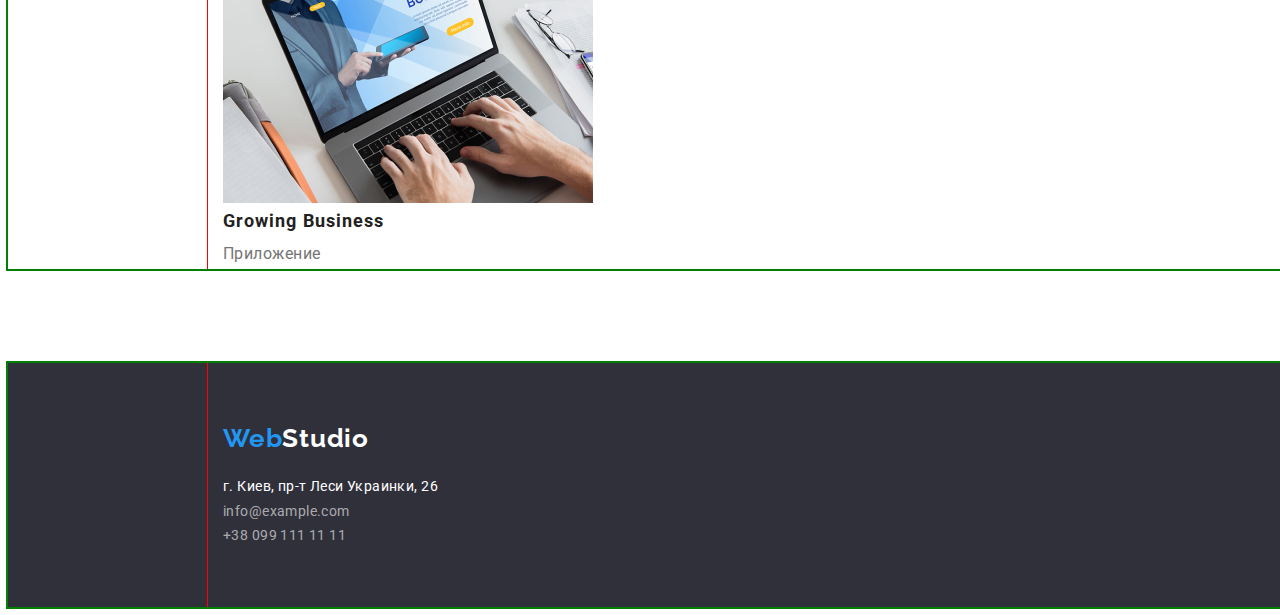
==== commit a88cfc98: "index html mark up done" ====
--- a/portfolio.html
+++ b/portfolio.html
@@ -16,21 +16,21 @@
 </head>
 <body>
     <!--Шапка сайта /Head-->
-    <header class="page-header section">
-        <div class="conteiner">
-            <nav>
+    <header class="page-header section no-margin">
+        <div class="conteiner main-navigation">
+            <nav class="navigation">
             <a href="./index.html" class="header-logo"> Web<span class="header-logo-color">Studio</span>
                 
             </a>
                 <ul class="site-nav liststyle">
-                    <li><a href="./index.html" class="link current" >Студия</a></li>
-                    <li><a href="./portfolio.html" class="link current">Портфолио</a></li>
-                    <li><a href="./community.html" class="link current">Контакты</a></li>
+                    <li class="item"><a href="./index.html" class="link current" >Студия</a></li>
+                    <li class="item"><a href="./portfolio.html" class="link current">Портфолио</a></li>
+                    <li class="item"><a href="./community.html" class="link current">Контакты</a></li>
                 </ul>
             </nav>
             <ul class="auth-nav liststyle">
-                <li><a class="link second-link" href="mailto:info@devstudio.com" >info@devstudio.com</a></li>
-                <li><a class="link second-link" href="tel:+380961111111" >+38 096 111 11 11</a></li>
+                <li class="item"><a class="link second-link" href="mailto:info@devstudio.com" >info@devstudio.com</a></li>
+                <li class="item"><a class="link second-link" href="tel:+380961111111" >+38 096 111 11 11</a></li>
             </ul>
         </div>
     
--- a/css/style.css
+++ b/css/style.css
@@ -15,6 +15,7 @@
     --secondary-link-color:#757575;
     --active-btn-background:#2196F3;
     --footer-background:#2F303A;
+    --nav-item-height:16px;
     }
     
     /*Reset start*/
@@ -113,12 +114,12 @@
 /*--------------------------Index.html Hero--------------------*/
 
 .hero{
-    background-color: var(--footer-background);    
+    background-color: var(--footer-background);
     
     }
 
 .hero-title {    
-   
+   text-align: center;
     font-weight: 900;
     font-size: 44px;
     line-height: 1.37;
@@ -165,7 +166,7 @@
 /*----------------------Index.html What are we doing---------------*/
 
 .section-title,
-.team-titl{
+.team-title{
     font-family: var(--primary-font-family);        
         font-weight: 700;
         font-size: 36px;
@@ -279,25 +280,20 @@
         letter-spacing: 0.03em;    
         color: var(--secondary-text-color);
 }
-/* Flex conteiner markUp*/
+/* index html Flex conteiner markUp*/
 
 .conteiner{
     outline: red solid 1px;
     width: 1200px;
     padding-left: 15px;
-    padding-right: 15px;
-    
-    
-    
+    padding-right: 15px;        
 }
 
 .section{
     padding: 0px 200px 0px 200px;
     width: 1600px;
-    outline: green solid 2px;
-    display: inline-flex;
-    margin-bottom: 94px;
-     
+    outline: green solid 2px;    
+    margin: 0px 0px 94px 0px;     
 }
 
 .section.no-padding{
@@ -309,21 +305,136 @@
     margin-top: 0px;
 }
 
-
-.primary-btn{
-    margin: 0px 8px 0px 0px;
+.main-navigation{ 
+    display: flex;   
+    align-items: center;
+    justify-content: space-around;
+}
+.navigation {
+    display: inherit;
+    align-items: inherit;
+}
+.header-logo{
+    margin-right: 93px;
+    padding-top: 24px;
+    padding-bottom: 25px;
+}
+
+
+.site-nav{
+    display: inherit;
+}
+.site-nav .item{
+    height: var(--nav-item-height);
+}
+.site-nav .item:not(:last-child) {
+    margin-right: 50px;
+}
+
+.auth-nav{
+    display: flex;
+}
+.auth-nav .item{
+    height: var(--nav-item-height);
+}
+.auth-nav .item:not(:last-child){
+    margin-right: 50px;
+}
+
+.hero.section {
+    width: 1584px;
+    padding-right: 184px;
+    margin-right: 16px;
+    min-height: 600px; 
     text-align: center;
 }
-
-.hero{
-    min-height: 600px;
+.hero .conteiner{
+    padding-top: 200px;
+    padding-bottom: 200px;       
+}
+.hero-title{
+    margin: auto;
+    width: 696px;
+}
+
+.primary-btn {    
     text-align: center;
+    }
+.btn-text{
+    margin: 10px 32px;
 }
 
 .orderbutton {
-    margin-top: 30px;
-    padding: 11px 32px;
+    margin-top: 30px;    
     min-width: 200px;
     height: 50px;
-}
-
+    
+}
+
+.benefits-list{
+    display: flex;
+    flex-wrap: wrap;
+}
+.benefits-item{
+    width: 270px;
+}
+.benefits-item:not(:last-child){
+    margin-right: 30px;
+}
+.benefits-description{
+    padding-top: 10px;    
+}
+
+.doing-list{
+    margin-top: 50px;
+    display: flex;
+    flex-wrap: wrap;
+}
+.doing-item{
+    width: 370px;
+}
+.doing-item:not(:last-child){
+    margin-right: 30px;
+}
+
+.team .conteiner{
+    padding-top: 94px;
+    padding-bottom: 94px;
+}
+.team-list{
+    padding-top: 50px;    
+    display: flex;
+    flex-wrap: wrap;
+
+}
+.team-item{
+    background-color: #fff;
+    width: 270px;
+}
+.team-item:not(:last-child){
+    margin-right: 30px;
+}
+.team-titl{
+    
+}
+.team-head{
+    padding-top: 30px;
+    padding-bottom: 10px;
+}
+.team-description{
+    padding-bottom: 30px;
+}
+
+.footer .conteiner{
+    padding-top: 60px;
+    padding-bottom: 60px;
+}
+.footer-logo{
+    display: block;
+    padding-bottom: 20px;
+}
+.address-item:not(:last-child){
+    padding-bottom: 9px;
+}
+
+/*Portfolio html Flex conteiner markUp*/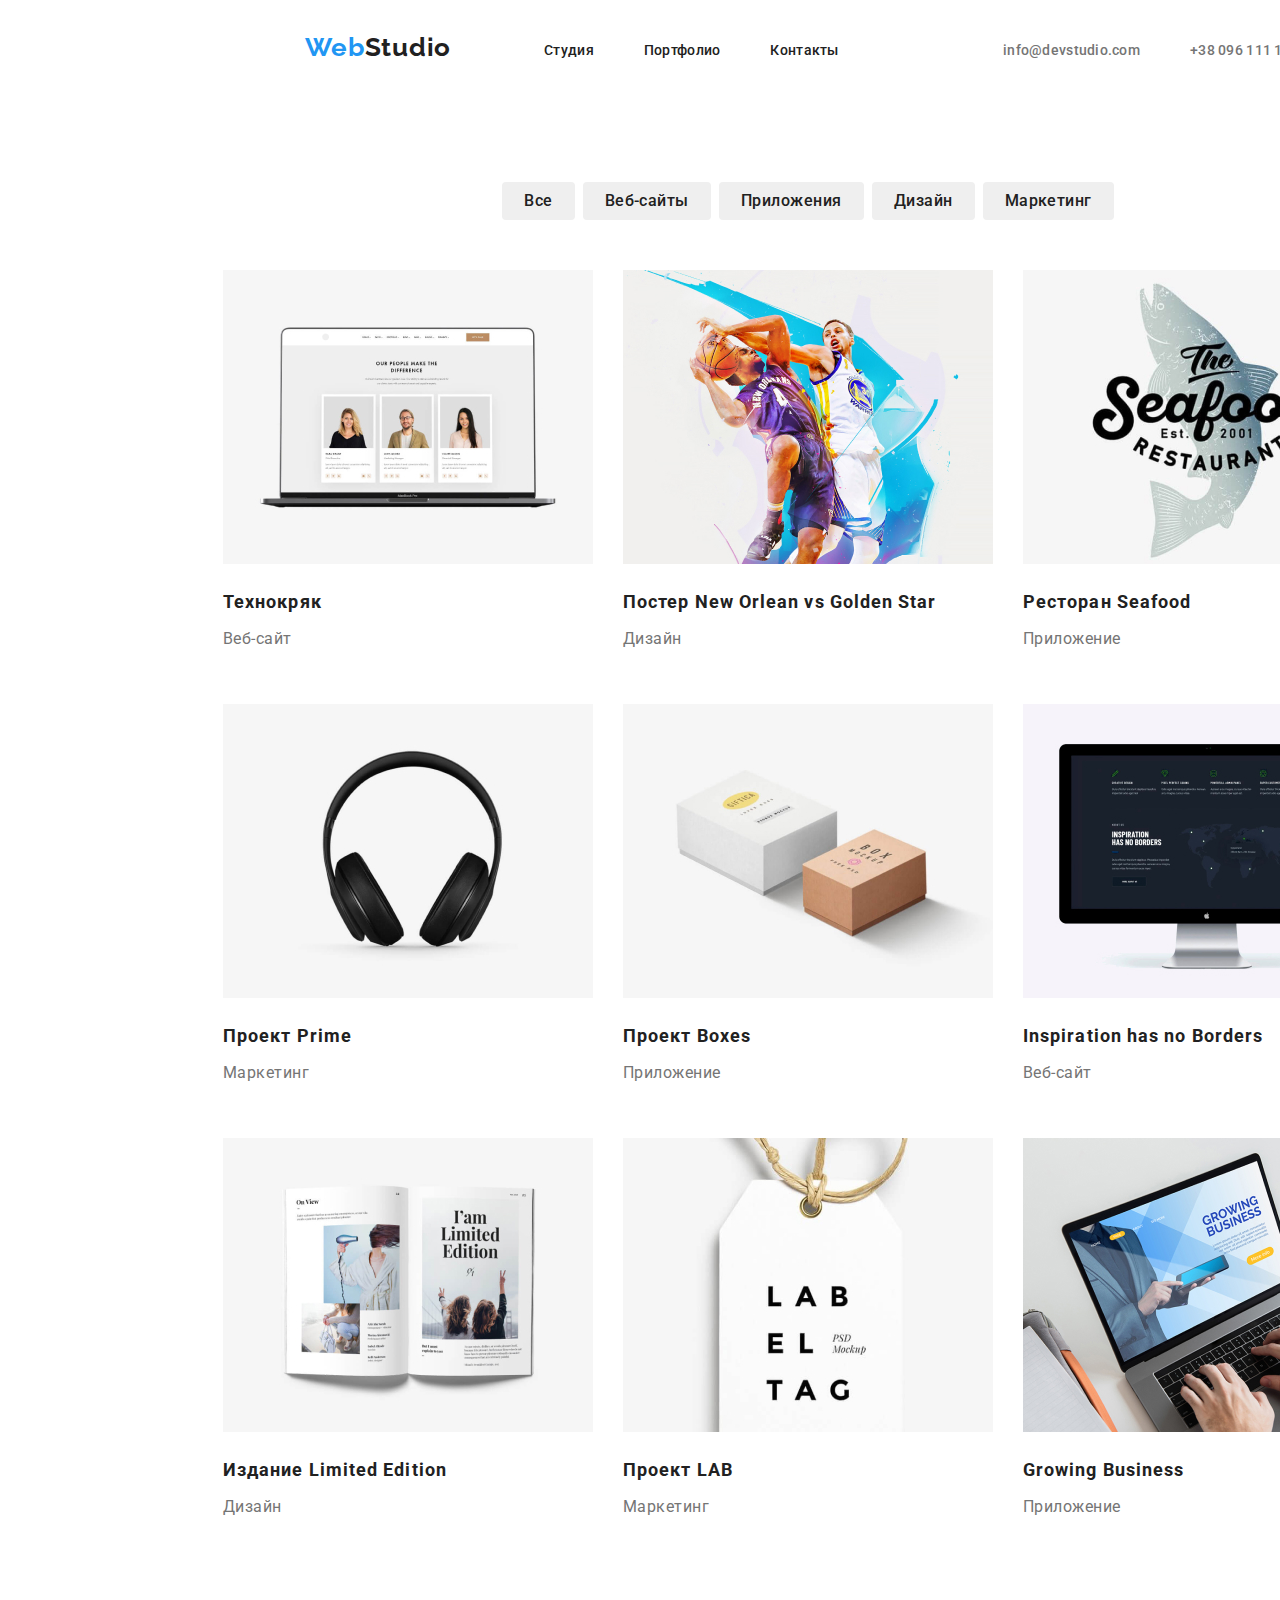
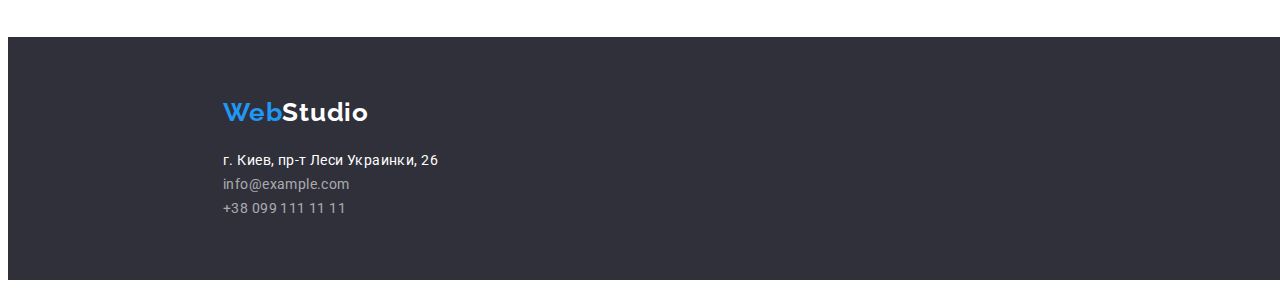
==== commit 2f78c68a: "Home work 03 ready for check" ====
--- a/portfolio.html
+++ b/portfolio.html
@@ -39,8 +39,8 @@
     <main>
                 
         <!--Примеры работ /Job sample-->
-        <section class="section">
-            <div class="conteiner">
+        <section class="section ">
+            <div class="conteiner portfolio-navigation">
                 <h1 class="visually-hidden">Accomplished job sample</h1>
 
                 <!--Portfolio navigation-->
@@ -53,9 +53,9 @@
                     </li>
                 </ul>
             </div>
-            <div class="conteiner">    
+            <div class="conteiner ">    
                 
-                <ul class="portfolio liststyle">
+                <ul class="portfolio liststyle portfolio-list">
                     <li>
                         <img src="./images/portfolio-img/imgТехнокряк.jpg" alt="web page tekhnokriak" width="370">
                         <h2 class="portfolio-title">Технокряк</h2>
--- a/css/style.css
+++ b/css/style.css
@@ -282,17 +282,19 @@
 }
 /* index html Flex conteiner markUp*/
 
+
 .conteiner{
-    outline: red solid 1px;
+    /*outline: red solid 1px;*/
     width: 1200px;
     padding-left: 15px;
-    padding-right: 15px;        
+    padding-right: 15px; 
+           
 }
 
 .section{
     padding: 0px 200px 0px 200px;
     width: 1600px;
-    outline: green solid 2px;    
+   /* outline: green solid 2px; */    
     margin: 0px 0px 94px 0px;     
 }
 
@@ -437,4 +439,41 @@
     padding-bottom: 9px;
 }
 
-/*Portfolio html Flex conteiner markUp*/+/*Portfolio html Flex conteiner markUp*/
+.portfolio-filters{
+    display: flex;
+    justify-content: center; 
+    margin-bottom: 50px; 
+    margin-top: 94px;  
+}
+.portfolio-filters .primary-btn{
+    padding: 6px 22px;    
+}
+.portfolio-filters li:not(:last-child){
+    margin-right: 8px;
+}
+.portfolio-navigation{
+justify-content: space-around;
+display: block;
+}
+
+.portfolio-list{   
+    display: flex;
+    flex-wrap: wrap;
+}
+.portfolio-list li{
+    margin: 0px 30px 30px 0px;
+}
+.portfolio-list li:nth-child(3n){
+    margin-right: 0px;
+}
+.portfolio-list li:nth-last-child(-n +3){
+    margin-bottom: 0px;
+}
+.portfolio-title{
+    margin-top: 20px;
+    margin-bottom: 4px;
+}
+.portfolio-description{
+    margin-bottom: 20px;
+}